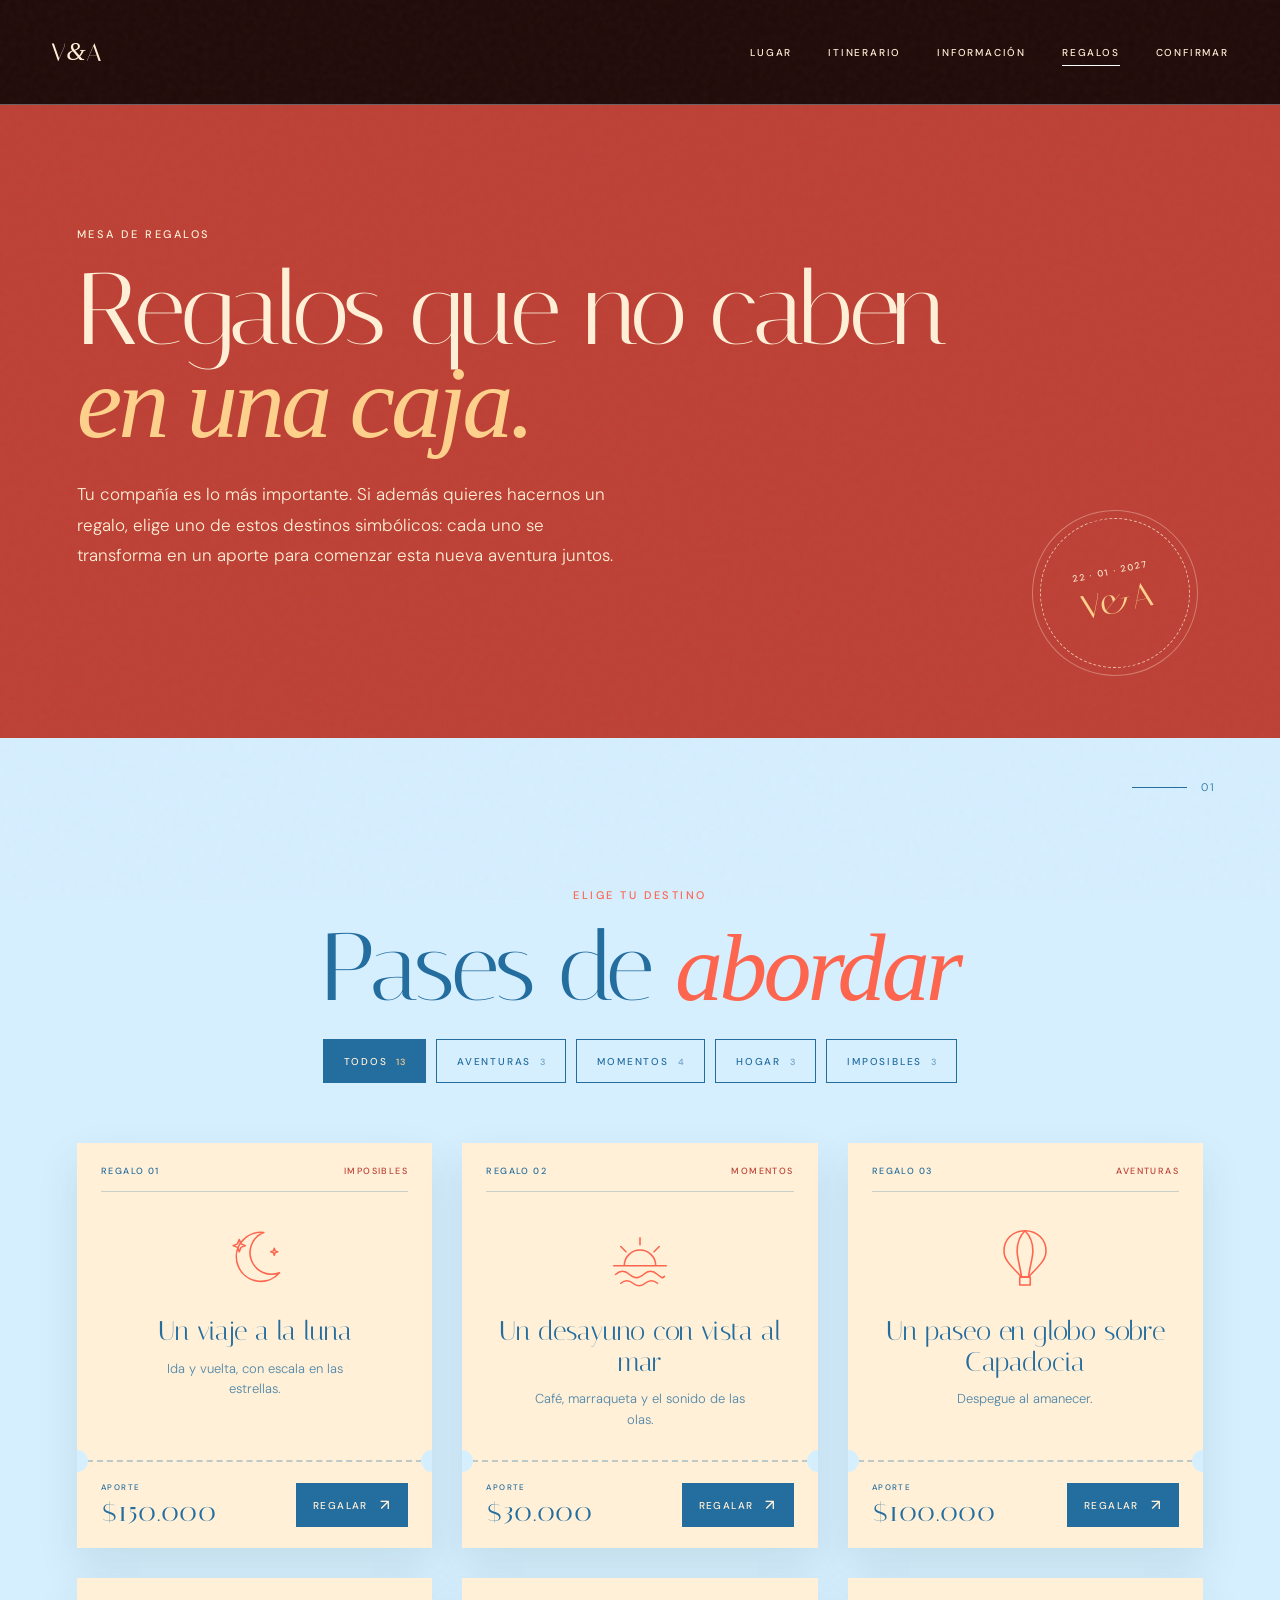
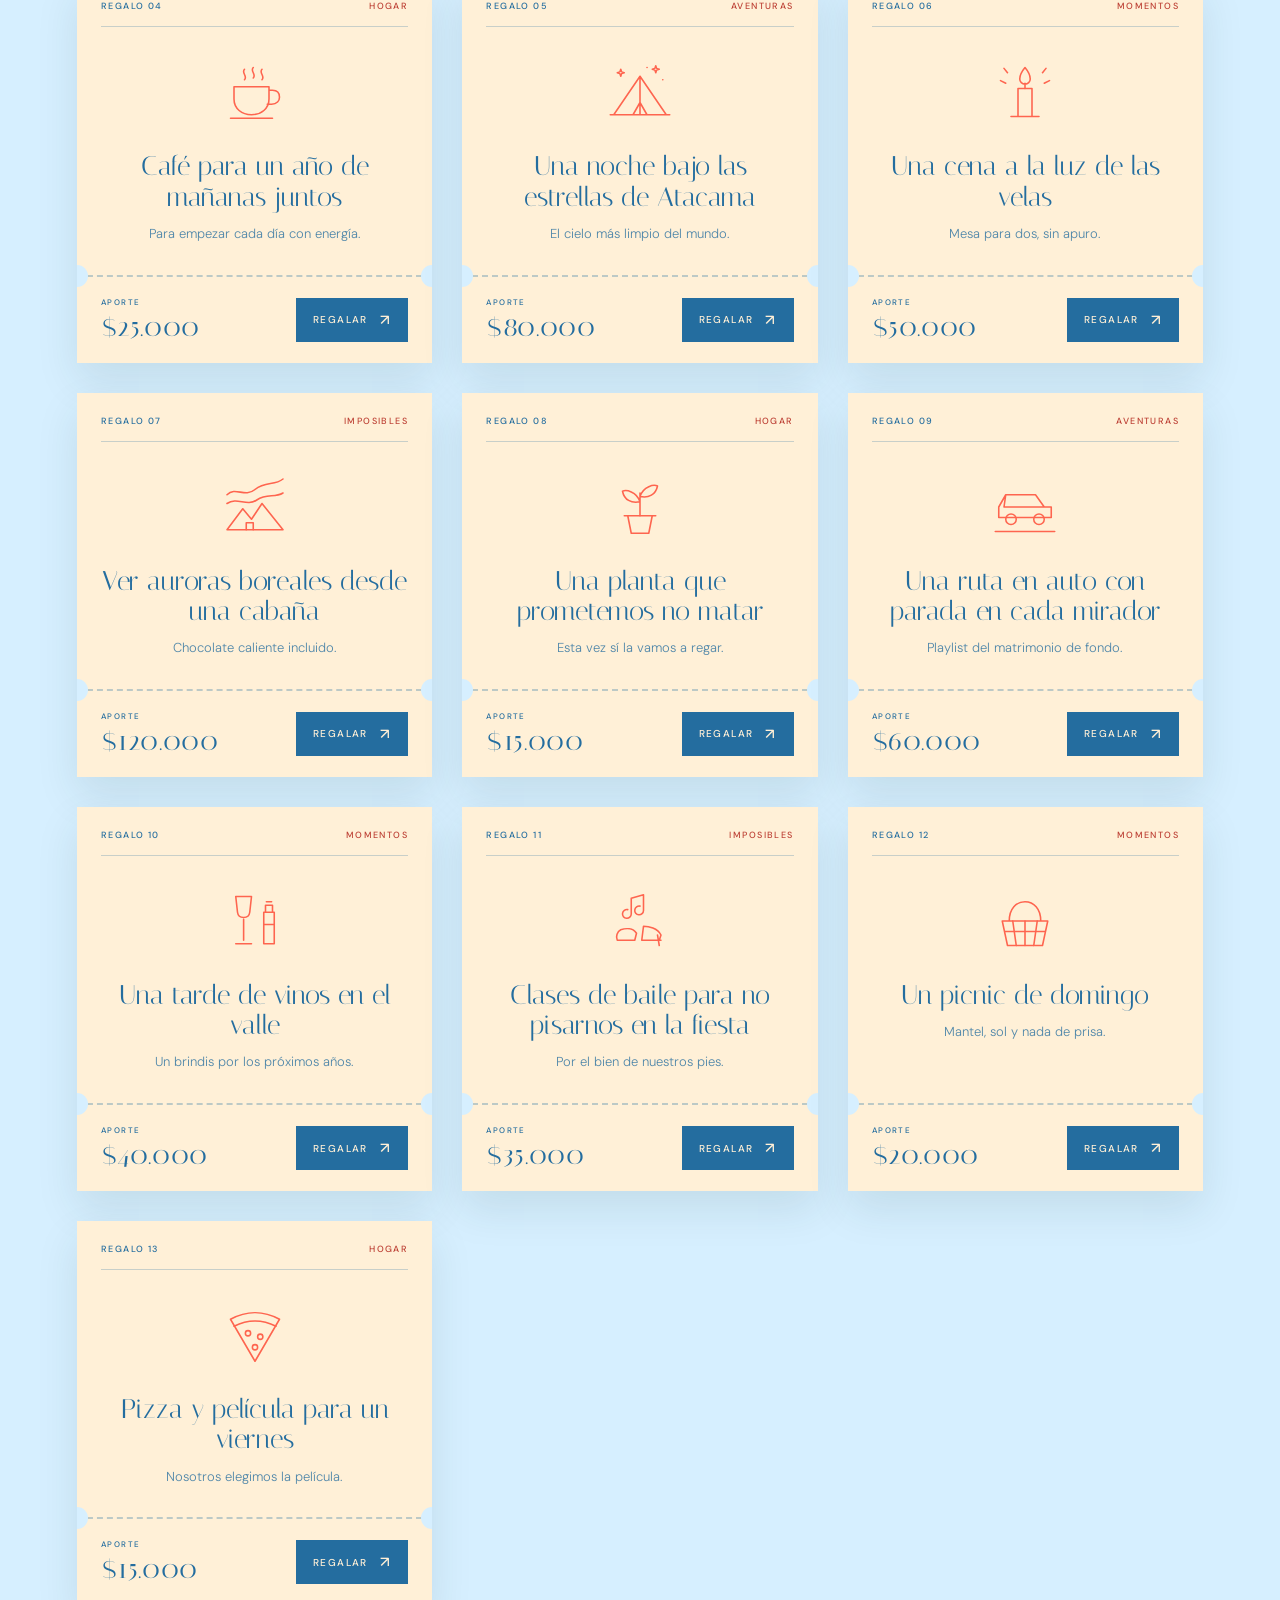
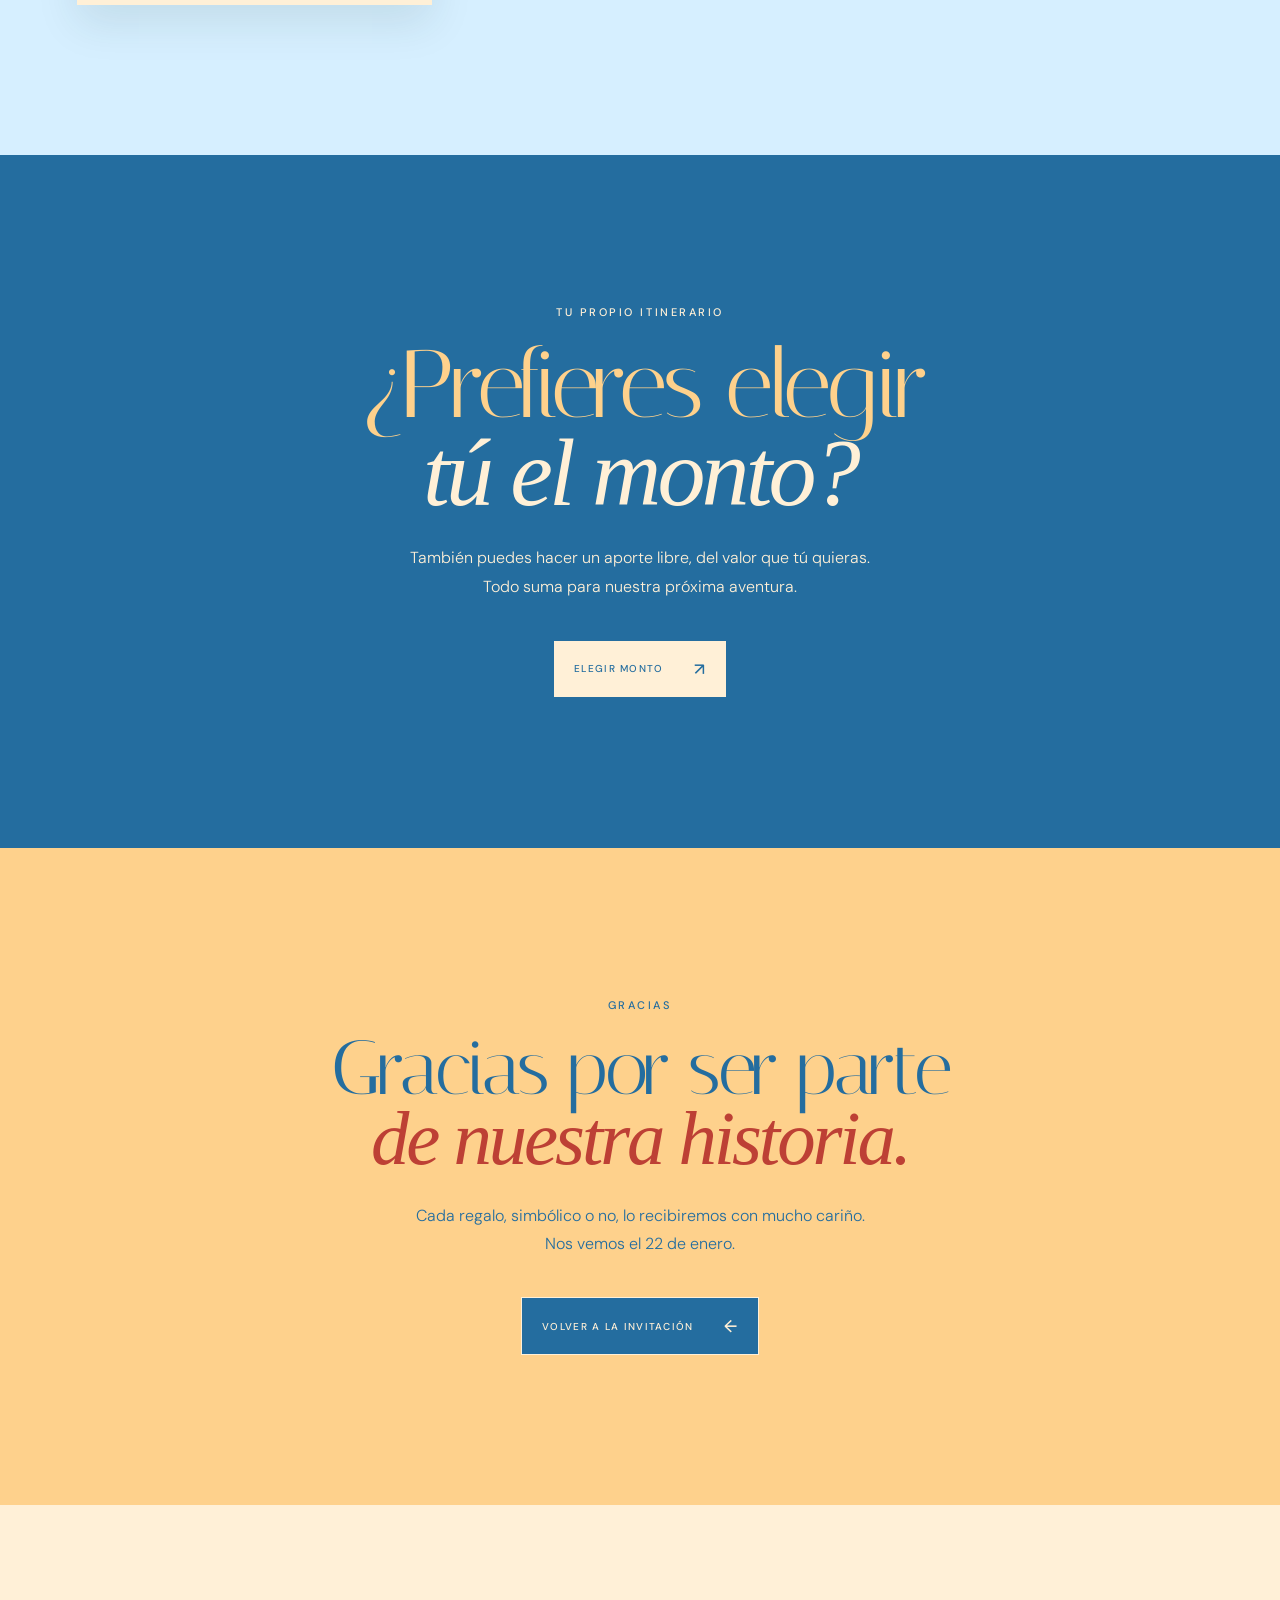
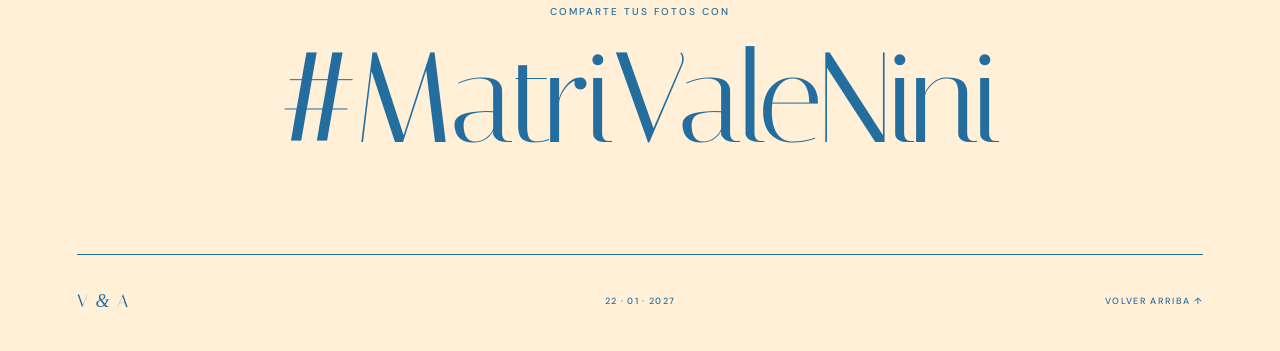
==== src/regalos.html @ ed12d0c8 ":gift: Add a gift registry page for the wedding trip Co-authored-by: Cursor <cursoragent@cursor.com>" ====
<!doctype html>
<html lang="es">
<head>
  <meta charset="UTF-8">
  <meta name="viewport" content="width=device-width, initial-scale=1.0">
  <meta name="theme-color" content="#173b32">
  <meta name="description" content="Mesa de regalos simbólicos para el matrimonio de Valeria y Antonio — 22 de enero de 2027.">
  <title>Mesa de regalos — Valeria & Antonio</title>
  <link rel="stylesheet" href="styles.css">
</head>
<body>
  <div class="noise" aria-hidden="true"></div>

  <header class="registry-hero" id="inicio">
    <nav class="nav" aria-label="Navegación principal">
      <a class="nav__monogram" href="index.html" aria-label="Volver a la invitación">V<span>&</span>A</a>
      <button class="nav__toggle" type="button" aria-expanded="false" aria-controls="nav-menu" aria-label="Abrir menú">
        <span class="nav__toggle-lines" aria-hidden="true"></span>
      </button>
      <div class="nav__links" id="nav-menu">
        <a href="index.html#detalles">Lugar</a>
        <a href="index.html#itinerario">Itinerario</a>
        <a href="index.html#informacion">Información</a>
        <a href="#regalos" aria-current="page">Regalos</a>
        <a href="index.html#confirmacion">Confirmar</a>
      </div>
    </nav>

    <div class="registry-hero__content reveal">
      <p class="eyebrow">Mesa de regalos</p>
      <h1>Regalos que no caben<br><em>en una caja.</em></h1>
      <p>Tu compañía es lo más importante. Si además quieres hacernos un regalo, elige uno de estos destinos simbólicos: cada uno se transforma en un aporte para comenzar esta nueva aventura juntos.</p>
    </div>
    <a class="registry-hero__stamp" href="#regalos" aria-label="Ver los regalos">
      <span>22 · 01 · 2027</span>
      <i>V&amp;A</i>
    </a>
  </header>

  <main>
    <section class="registry section" id="regalos">
      <div class="section__number">01</div>
      <div class="registry__heading reveal">
        <p class="eyebrow">Elige tu destino</p>
        <h2>Pases de <em>abordar</em></h2>
      </div>

      <div class="registry__toolbar" hidden>
        <div class="registry__filters" role="group" aria-label="Filtrar regalos por categoría">
          <button type="button" class="chip is-active" data-filter="todos" aria-pressed="true">Todos</button>
          <button type="button" class="chip" data-filter="Aventuras" aria-pressed="false">Aventuras</button>
          <button type="button" class="chip" data-filter="Momentos" aria-pressed="false">Momentos</button>
          <button type="button" class="chip" data-filter="Hogar" aria-pressed="false">Hogar</button>
          <button type="button" class="chip" data-filter="Imposibles" aria-pressed="false">Imposibles</button>
        </div>
      </div>
      <p class="visually-hidden" id="gift-status" role="status"></p>

      <ul class="registry__grid" id="gift-grid"></ul>
    </section>

    <section class="free-amount section">
      <div class="free-amount__content reveal">
        <p class="eyebrow">Tu propio itinerario</p>
        <h2>¿Prefieres elegir<br><em>tú el monto?</em></h2>
        <p>También puedes hacer un aporte libre, del valor que tú quieras. Todo suma para nuestra próxima aventura.</p>
        <a class="button button--light" href="https://fintoc.me/aaossa" target="_blank" rel="noopener">Elegir monto <span>↗</span></a>
      </div>
    </section>

    <section class="registry-thanks section">
      <div class="registry-thanks__content reveal">
        <p class="eyebrow">Gracias</p>
        <h2>Gracias por ser parte<br><em>de nuestra historia.</em></h2>
        <p>Cada regalo, simbólico o no, lo recibiremos con mucho cariño. Nos vemos el 22 de enero.</p>
        <a class="button button--dark" href="index.html">Volver a la invitación <span>←</span></a>
      </div>
    </section>
  </main>

  <footer class="footer">
    <p>Comparte tus fotos con</p>
    <a href="https://instagram.com" target="_blank" rel="noopener">#MatriValeNini</a>
    <div class="footer__bottom">
      <span>V <i>&</i> A</span>
      <span>22 · 01 · 2027</span>
      <a href="#inicio">Volver arriba ↑</a>
    </div>
  </footer>

  <script src="regalos.js"></script>
  <script src="script.js"></script>
</body>
</html>
---- src/styles.css ----
@import url("https://fonts.googleapis.com/css2?family=DM+Sans:wght@300;400;500;700&family=Italiana&display=swap");

:root {
  --ink: #246d9f;
  --cream: #fff0d7;
  --paper: #d6efff;
  --accent: #fed18c;
  --coral: #fe654f;
  --coral-dark: #bd4035;
  --line: rgba(23, 59, 50, .2);
  --serif: "Italiana", "Times New Roman", serif;
  --sans: "DM Sans", "Segoe UI", sans-serif;
}

* { box-sizing: border-box; }
html { scroll-behavior: smooth; }
body {
  margin: 0;
  color: var(--ink);
  background: var(--paper);
  font-family: var(--sans);
  font-weight: 300;
  overflow-x: hidden;
}
a { color: inherit; text-decoration: none; }
.noise {
  position: fixed;
  inset: 0;
  z-index: 100;
  pointer-events: none;
  opacity: .05;
  background-image: url("data:image/svg+xml,%3Csvg viewBox='0 0 160 160' xmlns='http://www.w3.org/2000/svg'%3E%3Cfilter id='n'%3E%3CfeTurbulence type='fractalNoise' baseFrequency='.9' numOctaves='4' stitchTiles='stitch'/%3E%3C/filter%3E%3Crect width='100%25' height='100%25' filter='url(%23n)' opacity='.7'/%3E%3C/svg%3E");
}
.eyebrow {
  margin: 0 0 22px;
  font-size: 11px;
  font-weight: 500;
  letter-spacing: .23em;
  text-transform: uppercase;
}
h1, h2, h3, p { margin-top: 0; }
h2 {
  margin-bottom: 28px;
  font-family: var(--serif);
  font-size: clamp(54px, 7.5vw, 112px);
  font-weight: 400;
  line-height: .91;
  letter-spacing: -.04em;
}
h2 em {
  font-family: Georgia, serif;
  font-weight: 400;
  font-style: italic;
}
.section {
  position: relative;
  padding: 150px max(6vw, 34px);
}
.section__number {
  position: absolute;
  top: 42px;
  right: 5vw;
  font-size: 11px;
  letter-spacing: .2em;
}
.section__number::before {
  content: "";
  display: inline-block;
  width: 55px;
  height: 1px;
  margin: 0 14px 3px 0;
  background: currentColor;
}

/* Hero */
.hero {
  position: relative;
  height: 100svh;
  min-height: 620px;
  color: white;
  background: #4d5545 url("assets/portada-2000.webp") center 42% / cover no-repeat;
  overflow: hidden;
}
.hero__veil {
  position: absolute;
  inset: 0;
  background:
    linear-gradient(180deg, rgba(10, 25, 21, .38), transparent 30%, rgba(10, 25, 21, .46)),
    linear-gradient(90deg, rgba(10, 25, 21, .15), transparent 65%);
}
.nav {
  position: absolute;
  z-index: 3;
  top: 0;
  left: 0;
  right: 0;
  display: flex;
  justify-content: space-between;
  align-items: center;
  padding: 30px 4vw;
  background-color: #000000d4;
  border-bottom: 1px solid rgba(255, 255, 255, .35);
}
.nav__monogram {
  display: inline-flex;
  min-height: 44px;
  align-items: center;
  font-family: var(--serif);
  font-size: 25px;
}
.nav__monogram span, .footer i { font-family: Georgia, serif; font-style: italic; }
.nav__links { display: flex; gap: 36px; }
.nav__links a {
  position: relative;
  font-size: 10px;
  font-weight: 500;
  letter-spacing: .18em;
  text-transform: uppercase;
}
.nav__links a::after {
  content: "";
  position: absolute;
  left: 0;
  right: 100%;
  bottom: -7px;
  height: 1px;
  background: white;
  transition: right .3s ease;
}
.nav__links a:hover::after { right: 0; }
.nav__toggle {
  display: none;
  align-items: center;
  justify-content: center;
  width: 44px;
  height: 44px;
  padding: 0;
  border: 0;
  background: transparent;
  color: inherit;
  cursor: pointer;
}
.nav__toggle-lines,
.nav__toggle-lines::before,
.nav__toggle-lines::after {
  display: block;
  width: 22px;
  height: 1px;
  background: currentColor;
  transition: transform .28s ease;
}
.nav__toggle-lines { position: relative; }
.nav__toggle-lines::before,
.nav__toggle-lines::after {
  content: "";
  position: absolute;
  left: 0;
}
.nav__toggle-lines::before { top: -7px; }
.nav__toggle-lines::after { top: 7px; }
.nav.is-open .nav__toggle-lines { background: transparent; }
.nav.is-open .nav__toggle-lines::before { top: 0; transform: rotate(45deg); }
.nav.is-open .nav__toggle-lines::after { top: 0; transform: rotate(-45deg); }
.nav__toggle:focus-visible {
  outline: 1px solid white;
  outline-offset: 3px;
}
.hero__content {
  position: absolute;
  z-index: 2;
  left: 6vw;
  right: 6vw;
  bottom: 82px;
  text-align: center;
}
.hero__content .eyebrow { margin-bottom: 16px; }
.hero__title {
  display: flex;
  justify-content: center;
  align-items: center;
  gap: clamp(10px, 2vw, 38px);
  margin: 0;
  font-family: var(--serif);
  font-size: clamp(78px, 13vw, 210px);
  font-weight: 400;
  line-height: .72;
  letter-spacing: -.055em;
  white-space: nowrap;
  text-shadow: 0 3px 30px rgba(0, 0, 0, .12);
}
.hero__title i {
  color: var(--accent);
  font-family: Georgia, serif;
  font-size: .63em;
  font-weight: 400;
}
.hero__meta {
  display: flex;
  justify-content: center;
  align-items: center;
  margin-bottom: 44px;
  font-family: var(--serif);
  font-size: clamp(18px, 2vw, 27px);
  letter-spacing: .2em;
  text-transform: uppercase;
}
.hero__line { width: 50px; height: 1px; background: rgba(255, 255, 255, .7); }
.scroll-cue {
  position: absolute;
  z-index: 2;
  right: 32px;
  bottom: 26px;
  display: grid;
  width: 44px;
  height: 44px;
  place-items: center;
}
.scroll-cue__mouse {
  position: relative;
  display: block;
  width: 24px;
  height: 38px;
  border: 1px solid rgba(255, 255, 255, .85);
  border-radius: 14px;
}
.scroll-cue__mouse i {
  position: absolute;
  top: 7px;
  left: 50%;
  width: 2px;
  height: 7px;
  background: white;
  border-radius: 2px;
  transform: translateX(-50%);
  animation: mouse-wheel 1.7s ease-in-out infinite;
}
@keyframes mouse-wheel {
  0% { opacity: 0; transform: translate(-50%, -2px); }
  35% { opacity: 1; }
  100% { opacity: 0; transform: translate(-50%, 10px); }
}

/* Intro */
.intro {
  min-height: 1100px;
  background: var(--paper);
}
.intro__content {
  position: relative;
  z-index: 2;
  max-width: 760px;
  margin: 0 auto;
  text-align: center;
}
.intro__content h2 em { color: var(--coral); }
.intro__copy {
  max-width: 590px;
  margin: 0 auto 55px;
  font-size: 17px;
  line-height: 1.8;
}
.date-lockup {
  display: inline-flex;
  align-items: center;
  gap: 17px;
  padding-top: 28px;
  border-top: 1px solid var(--ink);
  font-size: 15px;
  text-align: left;
}
.date-lockup__day {
  font-family: var(--serif);
  font-size: 72px;
}
.date-lockup__text, .date-lockup__time {
  font-weight: 500;
  line-height: 1.35;
  letter-spacing: .13em;
  text-transform: uppercase;
}
.date-lockup__divider { width: 1px; height: 40px; background: var(--line); }
.date-lockup__time small { font-size: 8px; }
.journey-gallery {
  position: relative;
  z-index: 2;
  display: grid;
  grid-template-columns: repeat(3, minmax(0, 245px));
  justify-content: center;
  column-gap: clamp(28px, 6vw, 88px);
  align-items: center;
  max-width: 1100px;
  margin: 105px auto 0;
}
.journey-photo {
  position: relative;
  display: block;
  width: 100%;
  max-width: 245px;
  margin: 0;
  padding: 9px 9px 15px;
  border: 0;
  color: inherit;
  background: white;
  box-shadow: 0 18px 40px rgba(23, 59, 50, .12);
  font: inherit;
  text-align: left;
  min-width: 0;
  cursor: pointer;
  appearance: none;
  user-select: none;
  -webkit-tap-highlight-color: transparent;
}
.journey-photo.is-lifted { visibility: hidden; }
.journey-photo:focus-visible {
  outline: 2px solid var(--coral);
  outline-offset: 5px;
}
.journey-photo--one { transform: rotate(-4deg); }
.journey-photo--two { transform: translateY(38px) rotate(2deg); }
.journey-photo--three { transform: translateY(-8px) rotate(4deg); }
.journey-photo__image {
  display: block;
  aspect-ratio: 4 / 5;
  overflow: hidden;
  filter: saturate(.72);
}
.journey-photo__image img {
  display: block;
  width: 100%;
  height: 100%;
  object-fit: cover;
}
.journey-photo__caption {
  display: flex;
  justify-content: space-between;
  margin: 0;
  padding: 12px 4px 0;
  font-family: Georgia, serif;
  font-size: 14px;
  font-style: italic;
}
.journey-photo__caption span {
  font-family: var(--sans);
  font-size: 8px;
  font-style: normal;
  letter-spacing: .14em;
}

/* Countdown */
.countdown {
  padding: 65px 6vw 75px;
  color: var(--cream);
  background: var(--ink);
  text-align: center;
}
.countdown__grid {
  display: flex;
  justify-content: center;
  gap: clamp(25px, 8vw, 120px);
}
.countdown__grid div { position: relative; min-width: 95px; }
.countdown__grid div:not(:last-child)::after {
  content: "·";
  position: absolute;
  top: 3px;
  right: clamp(-60px, -4vw, -20px);
  color: var(--accent);
  font-size: 36px;
}
.countdown strong {
  display: block;
  font-family: var(--serif);
  font-size: clamp(48px, 6vw, 82px);
  font-weight: 400;
  line-height: 1;
}
.countdown span {
  font-size: 9px;
  letter-spacing: .2em;
  text-transform: uppercase;
}

/* Venue */
.details { padding-bottom: 200px; background: var(--cream); }
.details__heading { max-width: 810px; margin-bottom: 80px; }
.details__heading h2 em { color: var(--coral); }
.details__card {
  position: relative;
  z-index: 2;
  display: grid;
  grid-template-columns: 1.25fr .75fr;
  max-width: 1180px;
  min-height: 470px;
  margin: auto;
  background: var(--paper);
  box-shadow: 0 25px 70px rgba(23, 59, 50, .1);
}
.details__map {
  min-height: 470px;
  overflow: hidden;
}
.details__map iframe {
  display: block;
  width: 100%;
  height: 100%;
  min-height: 470px;
  border: 0;
}
.details__info {
  display: flex;
  flex-direction: column;
  justify-content: center;
  gap: 30px;
  padding: 48px 42px;
}
.venue-detail {
  display: grid;
  grid-template-columns: 20px 1fr;
  gap: 16px;
  align-items: start;
}
.venue-detail > svg {
  width: 18px;
  margin-top: 1px;
  fill: none;
  stroke: currentColor;
  stroke-width: 1.5;
  stroke-linecap: round;
  stroke-linejoin: round;
  opacity: .55;
}
.venue-detail h3 {
  margin: 0 0 8px;
  font-family: var(--sans);
  font-size: 10px;
  font-weight: bold;
  letter-spacing: .22em;
  text-transform: uppercase;
}
.venue-detail p {
  margin: 0;
  font-size: 13px;
  line-height: 1.65;
}
.button {
  display: inline-flex;
  width: max-content;
  align-items: center;
  justify-content: space-between;
  gap: 30px;
  padding: 17px 20px;
  border: 1px solid currentColor;
  font-size: 10px;
  font-weight: 500;
  letter-spacing: .13em;
  text-transform: uppercase;
  transition: .3s ease;
}
.button span { font-size: 17px; }
.button--dark { color: var(--cream); background: var(--ink); }
.button--dark:hover { color: var(--ink); background: transparent; }
.details__info .button { gap: 11px; margin-top: 2px; }
.details__info .button svg {
  width: 14px;
  fill: none;
  stroke: currentColor;
  stroke-width: 1.7;
  stroke-linecap: round;
  stroke-linejoin: round;
}

/* Timeline */
.schedule { color: var(--cream); background: var(--ink); }
.section__number--light { color: var(--cream); }
.schedule__heading { text-align: center; }
.schedule__heading h2 { color: var(--accent); }
.timeline { position: relative; max-width: 820px; margin: 85px auto 0; padding: 0; list-style: none; }
.timeline::before {
  content: "";
  position: absolute;
  top: 30px;
  bottom: 42px;
  left: 50%;
  width: 2px;
  background: var(--cream);
  transform: translateX(-50%);
}
.timeline li {
  display: grid;
  grid-template-columns: 1fr 72px 1fr;
  align-items: center;
  min-height: 190px;
}
.timeline__content {
  grid-column: 1;
  padding: 0 28px 0 0;
  text-align: right;
}
.timeline li:nth-child(even) .timeline__content {
  grid-column: 3;
  padding: 0 0 0 28px;
  text-align: left;
}
.timeline time {
  display: block;
  margin-bottom: 7px;
  color: var(--accent);
  font-family: var(--serif);
  font-size: 27px;
  font-weight: bold;
  letter-spacing: .12em;
}
.timeline__dot {
  position: relative;
  z-index: 1;
  grid-column: 2;
  grid-row: 1;
  width: 24px;
  height: 24px;
  margin: 0 auto;
  background: var(--ink);
  border: 2px solid var(--cream);
  border-radius: 50%;
}
.timeline__dot::before,
.timeline__dot::after {
  content: "";
  position: absolute;
  top: 8px;
  width: 7px;
  height: 11px;
  background: var(--cream);
  border-radius: 7px 7px 0 0;
}
.timeline__dot::before { left: 5px; transform: rotate(-45deg); transform-origin: 0 100%; }
.timeline__dot::after { right: 5px; transform: rotate(45deg); transform-origin: 100% 100%; }
.timeline__icon {
  grid-column: 3;
  grid-row: 1;
  width: 95px;
  margin-left: 48px;
  color: var(--cream);
}
.timeline li:nth-child(even) .timeline__icon {
  grid-column: 1;
  justify-self: end;
  margin: 0 48px 0 0;
}
.timeline__icon svg {
  display: block;
  width: 100%;
  fill: none;
  stroke: currentColor;
  stroke-width: 1.8;
  stroke-linecap: round;
  stroke-linejoin: round;
}
.timeline h3 {
  margin: 0 0 8px;
  font-family: var(--serif);
  font-size: 31px;
  font-weight: bold;
  letter-spacing: .05em;
  text-transform: uppercase;
}
.timeline p { margin-bottom: 0; color: rgba(255,240,215,.72); font-size: 12px; line-height: 1.55; }

/* Music */
.music {
  display: grid;
  grid-template-columns: 1fr 1fr;
  align-items: center;
  gap: 9vw;
  min-height: 740px;
  color: var(--ink);
  background: var(--accent);
}
.music__vinyl-wrap {
  position: relative;
  aspect-ratio: 1;
  max-width: 510px;
}
.music__vinyl {
  position: absolute;
  inset: 0;
  border-radius: 50%;
  background: repeating-radial-gradient(circle, #17211d 0 3px, #0e1713 4px 7px);
  box-shadow: 18px 25px 45px rgba(23,59,50,.24);
  animation: spin 8s linear infinite;
  animation-play-state: paused;
}
.music.is-playing .music__vinyl { animation-play-state: running; }
.music__vinyl::after {
  content: "";
  position: absolute;
  inset: 49%;
  background: var(--paper);
  border-radius: 50%;
}
.music__vinyl div {
  position: absolute;
  inset: 31%;
  display: grid;
  place-items: center;
  background: var(--coral);
  border-radius: 50%;
  font-family: var(--serif);
  font-size: clamp(22px, 3vw, 40px);
}
.music__vinyl i { font-family: Georgia, serif; }
.music__arm {
  position: absolute;
  z-index: 3;
  top: 2%;
  right: 1%;
  width: 16%;
  aspect-ratio: 1;
  background: #d7d2c7;
  border: 7px solid #252d29;
  border-radius: 50%;
  box-shadow: 0 6px 14px rgba(23,59,50,.25);
}
.music__arm::before {
  content: "";
  position: absolute;
  top: 60%;
  left: 45%;
  width: 9px;
  height: 65%;
  background: #d7d2c7;
  border: 2px solid #252d29;
  transform: rotate(22deg);
  transform-origin: top center;
}
.music__arm i {
  position: absolute;
  top: 109%;
  left: 62%;
  width: 18px;
  height: 35px;
  background: var(--coral);
  border: 2px solid #252d29;
  transform: rotate(22deg);
}
.music__note {
  position: absolute;
  color: var(--ink);
  font-family: Georgia, serif;
  font-size: 29px;
  opacity: 0;
}
.music__note--one { top: 12%; left: -3%; }
.music__note--two { top: -3%; left: 12%; font-size: 22px; }
.music.is-playing .music__note { animation: float-note 2.7s ease-in-out infinite; }
.music.is-playing .music__note--two { animation-delay: .8s; }
@keyframes spin { to { transform: rotate(360deg); } }
@keyframes float-note {
  0% { opacity: 0; transform: translateY(18px) rotate(-8deg); }
  35%, 70% { opacity: .8; }
  100% { opacity: 0; transform: translateY(-22px) rotate(8deg); }
}
.music__content { max-width: 590px; }
.music__content h2 { font-size: clamp(52px, 6vw, 92px); }
.music__content p:not(.eyebrow) { max-width: 480px; margin-bottom: 35px; line-height: 1.8; }
.button--accent { background: transparent; }
.button--accent:hover { color: var(--accent); background: var(--ink); }

/* Information */
.info { min-height: 810px; background: var(--paper); }
.info__heading { text-align: center; }
.info__heading .eyebrow { color: var(--coral); }
.info__heading h2 { color: var(--ink); }
.info__grid {
  position: relative;
  z-index: 2;
  display: grid;
  grid-template-columns: repeat(3, 1fr);
  gap: 14px;
  max-width: 1100px;
  margin: 75px auto 0;
}
.info-card {
  position: relative;
  min-height: 290px;
  padding: 34px;
  color: var(--cream);
  background: var(--ink);
  border: 1px solid var(--cream);
  text-align: center;
}
.info-card > span { position: absolute; top: 18px; left: 20px; font-size: 9px; letter-spacing: .15em; }
.info-card__icon {
  display: block;
  width: 62px;
  height: 62px;
  margin: 18px auto 28px;
  fill: none;
  stroke: var(--coral);
  stroke-width: 1.8;
  stroke-linecap: round;
  stroke-linejoin: round;
}
.info-card h3 { font-family: var(--serif); font-size: 26px; font-weight: 400; }
.info-card p { margin: auto; max-width: 240px; font-size: 13px; line-height: 1.65; }

/* Gifts */
.gifts {
  display: grid;
  grid-template-columns: .75fr 1.25fr;
  gap: 7vw;
  color: var(--cream);
  background: var(--coral-dark);
}
.gifts__content { align-self: center; }
.gifts__content h2 { font-size: clamp(48px, 5vw, 78px); }
.gifts__content p:not(.eyebrow) { max-width: 430px; line-height: 1.8; }
.gift-options { display: grid; grid-template-columns: repeat(3, 1fr); }
.gift-card {
  position: relative;
  display: flex;
  min-height: 430px;
  flex-direction: column;
  justify-content: flex-end;
  padding: 28px 22px;
  border: 1px solid rgba(241,234,220,.55);
  transition: .35s ease;
}
.gift-card + .gift-card { border-left: 0; }
.gift-card__icon { position: absolute; top: 55px; left: 50%; font-family: var(--serif); font-size: 55px; transform: translateX(-50%); }
.gift-card small { margin-bottom: 10px; font-size: 8px; letter-spacing: .16em; text-transform: uppercase; }
.gift-card h3 { margin: 0; font-family: var(--serif); font-size: 24px; font-weight: 400; line-height: 1.2; }
.gift-card__arrow { position: absolute; right: 20px; bottom: 25px; font-size: 18px; }
.gifts__content .button { margin-top: 12px; }
.button--cream { color: var(--cream); background: transparent; }
.button--cream:hover { color: var(--coral-dark); background: var(--cream); }

/* Gift registry */
.registry-hero {
  position: relative;
  display: flex;
  min-height: 82svh;
  align-items: center;
  padding: 170px max(6vw, 34px) 110px;
  color: var(--cream);
  background: var(--coral-dark);
  overflow: hidden;
}
.registry-hero__content { position: relative; z-index: 2; max-width: 1040px; }
.registry-hero h1 {
  margin-bottom: 30px;
  font-family: var(--serif);
  font-size: clamp(56px, 8vw, 124px);
  font-weight: 400;
  line-height: .91;
  letter-spacing: -.04em;
}
.registry-hero h1 em { color: var(--accent); font-family: Georgia, serif; font-style: italic; }
.registry-hero__content > p:not(.eyebrow) { max-width: 540px; margin-bottom: 0; font-size: 17px; line-height: 1.8; }
.registry-hero__stamp {
  position: absolute;
  right: 7vw;
  bottom: 70px;
  display: grid;
  width: 150px;
  height: 150px;
  place-content: center;
  gap: 4px;
  border: 1px dashed rgba(255, 240, 215, .7);
  border-radius: 50%;
  outline: 1px solid rgba(255, 240, 215, .35);
  outline-offset: 7px;
  text-align: center;
  transform: rotate(-12deg);
  transition: transform .4s ease;
}
.registry-hero__stamp:hover { transform: rotate(-4deg) scale(1.04); }
.registry-hero__stamp span { font-size: 9px; font-weight: 500; letter-spacing: .2em; }
.registry-hero__stamp i { color: var(--accent); font-family: var(--serif); font-size: 34px; font-style: normal; }
.nav__links a[aria-current="page"]::after { right: 0; }

.registry { background: var(--paper); }
.registry__heading { text-align: center; }
.registry__heading .eyebrow { color: var(--coral); }
.registry__heading h2 em { color: var(--coral); }
.registry__toolbar { margin: 10px auto 60px; }
.registry__toolbar[hidden] { display: none; }
.registry__filters {
  display: flex;
  flex-wrap: wrap;
  justify-content: center;
  gap: 10px;
}
.visually-hidden {
  position: absolute;
  width: 1px;
  height: 1px;
  margin: -1px;
  overflow: hidden;
  clip: rect(0 0 0 0);
  white-space: nowrap;
}
.chip {
  min-height: 44px;
  padding: 0 20px;
  border: 1px solid var(--ink);
  color: var(--ink);
  background: transparent;
  font: inherit;
  font-size: 10px;
  font-weight: 500;
  letter-spacing: .18em;
  text-transform: uppercase;
  cursor: pointer;
  transition: .3s ease;
  -webkit-tap-highlight-color: transparent;
}
.chip__count {
  margin-left: 4px;
  font-size: .9em;
  letter-spacing: .04em;
  opacity: .6;
}
.chip.is-active { color: var(--cream); background: var(--ink); }
.chip.is-active .chip__count { color: var(--accent); opacity: 1; }
.chip:focus-visible { outline: 2px solid var(--coral); outline-offset: 3px; }
.registry__grid {
  display: grid;
  grid-template-columns: repeat(auto-fill, minmax(260px, 1fr));
  gap: 30px;
  max-width: 1180px;
  margin: 0 auto;
  padding: 0;
  list-style: none;
}
.ticket {
  display: flex;
  flex-direction: column;
  overflow: hidden;
  background: var(--cream);
  box-shadow: 0 18px 40px rgba(23, 59, 50, .1);
}
.ticket.reveal { transition: opacity .8s ease, transform .5s cubic-bezier(.2, .7, .2, 1), box-shadow .5s ease; }
.ticket[hidden] { display: none; }
.ticket.is-visible.is-entering { animation: ticket-in .45s cubic-bezier(.2, .7, .2, 1) backwards; }
@keyframes ticket-in {
  from { opacity: 0; transform: translateY(14px); }
}
.ticket__main {
  display: flex;
  flex: 1;
  flex-direction: column;
  padding: 22px 24px 30px;
}
.ticket__meta {
  display: flex;
  justify-content: space-between;
  gap: 12px;
  padding-bottom: 14px;
  border-bottom: 1px solid rgba(36, 109, 159, .25);
  font-size: 9px;
  font-weight: 500;
  letter-spacing: .16em;
  text-transform: uppercase;
}
.ticket__meta span:last-child { color: var(--coral-dark); }
.ticket__icon {
  display: block;
  width: 70px;
  height: 70px;
  margin: 30px auto 24px;
  fill: none;
  stroke: var(--coral);
  stroke-width: 1.8;
  stroke-linecap: round;
  stroke-linejoin: round;
  transition: transform .5s cubic-bezier(.2, .7, .2, 1);
}
.ticket h3 {
  margin-bottom: 12px;
  font-family: var(--serif);
  font-size: 27px;
  font-weight: 400;
  line-height: 1.12;
  text-align: center;
}
.ticket__main p { margin: 0 auto; max-width: 230px; font-size: 13px; line-height: 1.6; text-align: center; opacity: .8; }
.ticket__stub {
  position: relative;
  display: flex;
  justify-content: space-between;
  align-items: center;
  gap: 16px;
  padding: 20px 24px;
  border-top: 2px dashed rgba(36, 109, 159, .3);
  transition: background .35s ease;
}
.ticket__stub::before,
.ticket__stub::after {
  content: "";
  position: absolute;
  top: -12px;
  width: 22px;
  height: 22px;
  background: var(--paper);
  border-radius: 50%;
}
.ticket__stub::before { left: -11px; }
.ticket__stub::after { right: -11px; }
.ticket__amount small {
  display: block;
  margin-bottom: 3px;
  font-size: 8px;
  font-weight: 500;
  letter-spacing: .18em;
  text-transform: uppercase;
}
.ticket__amount strong { font-family: var(--serif); font-size: 28px; font-weight: 400; letter-spacing: .02em; }
.ticket__button {
  display: inline-flex;
  min-height: 44px;
  align-items: center;
  gap: 12px;
  padding: 0 16px;
  border: 1px solid var(--ink);
  color: var(--cream);
  background: var(--ink);
  font-size: 10px;
  font-weight: 500;
  letter-spacing: .14em;
  text-transform: uppercase;
  transition: .3s ease;
}
.ticket__button span { font-size: 15px; }
.ticket__button:focus-visible { outline: 2px solid var(--coral); outline-offset: 3px; }

.free-amount { color: var(--cream); background: var(--ink); text-align: center; }
.free-amount__content { max-width: 720px; margin: 0 auto; }
.free-amount h2 { color: var(--accent); }
.free-amount h2 em { color: var(--cream); }
.free-amount__content > p:not(.eyebrow) { max-width: 470px; margin: 0 auto 38px; line-height: 1.8; }
.free-amount .button { margin: 0 auto; }

.registry-thanks { background: var(--accent); text-align: center; }
.registry-thanks__content { max-width: 760px; margin: 0 auto; }
.registry-thanks h2 { font-size: clamp(48px, 6vw, 92px); }
.registry-thanks h2 em { color: var(--coral-dark); }
.registry-thanks__content > p:not(.eyebrow) { max-width: 470px; margin: 0 auto 38px; line-height: 1.8; }
.registry-thanks .button { margin: 0 auto; }

/* RSVP — sin padding de .section para foto y panel a borde */
.rsvp.section { padding: 0; }
.rsvp { display: grid; grid-template-columns: 1.25fr .75fr; min-height: 750px; }
.rsvp__photo {
  display: block;
  min-height: 680px;
  overflow: hidden;
  background: #4d5545;
}
.rsvp__photo img {
  display: block;
  width: 100%;
  height: 100%;
  min-height: inherit;
  object-fit: cover;
  object-position: center 58%;
  filter: saturate(.72);
}
.rsvp__panel {
  display: flex;
  flex-direction: column;
  justify-content: center;
  padding: 7vw;
  color: var(--cream);
  background: var(--ink);
}
.rsvp__panel h2 { color: var(--accent); font-size: clamp(60px, 7vw, 100px); }
.rsvp__panel > p:not(.eyebrow) { max-width: 420px; margin-bottom: 35px; line-height: 1.7; }
.button--light { color: var(--ink); background: var(--cream); }
.button--light:hover { color: var(--cream); background: transparent; }

/* Footer */
.footer { padding: 100px 6vw 28px; color: var(--ink); background: var(--cream); text-align: center; }
.footer > p { margin-bottom: 5px; font-size: 10px; font-weight: 500; letter-spacing: .2em; text-transform: uppercase; }
.footer > a { font-family: var(--serif); font-size: clamp(55px, 10vw, 150px); letter-spacing: -.04em; }
.footer__bottom {
  display: grid;
  grid-template-columns: 1fr 1fr 1fr;
  align-items: center;
  margin-top: 80px;
  padding-top: 24px;
  border-top: 1px solid var(--ink);
  font-size: 9px;
  font-weight: 500;
  letter-spacing: .15em;
  text-transform: uppercase;
}
.footer__bottom span:first-child { justify-self: start; font-family: var(--serif); font-size: 18px; text-transform: none; }
.footer__bottom a {
  display: inline-flex;
  min-height: 44px;
  align-items: center;
  justify-self: end;
}

/* Motion */
.reveal {
  opacity: 0;
  transform: translateY(28px);
  transition: opacity .8s ease, transform .8s cubic-bezier(.2,.7,.2,1);
}
.reveal.is-visible { opacity: 1; transform: translateY(0); }
.reveal-photo {
  opacity: 0;
  transition: opacity .9s ease, transform 1s cubic-bezier(.2,.7,.2,1);
}
.reveal-photo.is-visible { opacity: 1; }

@media (max-width: 900px) {
  .section { padding: 110px 7vw; }
  .hero__title { flex-direction: column; gap: 14px; font-size: clamp(82px, 20vw, 145px); line-height: .62; }
  .hero__title i { position: absolute; font-size: .4em; }
  .hero__meta { margin: 18px 0 30px; }
  .intro__content { padding: 0 50px; }
  .details__card { grid-template-columns: 1fr; max-width: 680px; }
  .details__info { padding: 45px; }
  .details__map { min-height: 400px; }
  .details__map iframe { min-height: 400px; }
  .music { grid-template-columns: .85fr 1.15fr; gap: 6vw; }
  .gifts { grid-template-columns: 1fr; }
  .gifts__content { max-width: 620px; }
  .gift-card { min-height: 340px; }
  .rsvp { grid-template-columns: 1fr 1fr; }
  .registry-hero { min-height: 0; padding-bottom: 220px; }
  .registry-hero__stamp { bottom: 50px; width: 120px; height: 120px; }
  .registry-hero__stamp i { font-size: 28px; }
}

@media (max-width: 640px) {
  .nav { padding: 14px 20px; }
  .nav__links { flex-direction: column; gap: 0; }
  .nav__links a {
    padding: 15px 0;
    border-bottom: 1px solid rgba(255, 255, 255, .14);
    font-size: 12px;
    letter-spacing: .22em;
  }
  .nav__links a:last-child { border-bottom: 0; color: var(--accent); }
  .nav__links a::after { display: none; }
  html:not(.js) .nav { flex-wrap: wrap; }
  html:not(.js) .nav__links { flex-basis: 100%; padding-top: 8px; }
  html.js .nav__toggle { display: flex; }
  html.js .nav__links {
    position: absolute;
    top: 100%;
    left: 0;
    right: 0;
    padding: 4px 28px 14px;
    background: rgba(0, 0, 0, .9);
    border-bottom: 1px solid rgba(255, 255, 255, .35);
    opacity: 0;
    visibility: hidden;
    transform: translateY(-8px);
    pointer-events: none;
    transition: opacity .25s ease, transform .25s ease, visibility .25s;
  }
  html.js .nav.is-open .nav__links {
    opacity: 1;
    visibility: visible;
    transform: none;
    pointer-events: auto;
  }
  .hero {
    min-height: 0;
    background-image: url("assets/portada-900.webp");
  }
  .hero__content { left: 14px; right: 14px; }
  .hero__title { font-size: clamp(70px, 25vw, 110px); }
  .hero__meta { gap: 10px; font-size: 11px; letter-spacing: .15em; }
  .hero__line { width: 22px; }
  h2 { font-size: clamp(48px, 17vw, 78px); }
  .section { padding: 100px 24px; }
  .section__number { top: 28px; }
  .intro { min-height: 850px; }
  .intro__content { padding: 0; }
  .intro__copy { font-size: 15px; }
  .journey-gallery {
    grid-template-columns: repeat(3, 1fr);
    gap: 11px;
    margin-top: 70px;
  }
  .journey-photo { padding: 5px 5px 9px; }
  .journey-photo--one { transform: rotate(-3deg); }
  .journey-photo--two { transform: translateY(20px) rotate(2deg); }
  .journey-photo--three { transform: translateY(-4px) rotate(3deg); }
  .journey-photo__image { background-size: cover; }
  .journey-photo__caption {
    display: block;
    min-height: 34px;
    padding-top: 7px;
    font-size: 10px;
    line-height: 1.2;
  }
  .journey-photo__caption span { display: block; margin-bottom: 3px; font-size: 6px; }
  .date-lockup__day { font-size: 55px; }
  .countdown { padding-inline: 16px; }
  .countdown__grid { gap: 7px; }
  .countdown__grid div { min-width: 70px; }
  .countdown strong { font-size: 42px; }
  .countdown span { font-size: 7px; letter-spacing: .1em; }
  .countdown__grid div:not(:last-child)::after { display: none; }
  .details { padding-bottom: 100px; }
  .details__heading { margin-bottom: 45px; }
  .details__map { display: none; }
  .details__info { gap: 27px; padding: 36px 28px; }
  .venue-detail { gap: 13px; }
  .schedule__heading { margin-top: 30px; }
  .timeline { margin-top: 55px; }
  .timeline::before { left: 20px; transform: none; }
  .timeline li {
    grid-template-columns: 40px minmax(0, 1fr) 48px;
    min-height: 140px;
  }
  .timeline__content,
  .timeline li:nth-child(even) .timeline__content {
    grid-column: 2;
    grid-row: 1;
    padding: 0 12px 0 0;
    text-align: left;
  }
  .timeline time { font-size: 16px; letter-spacing: .07em; }
  .timeline h3 { font-size: 20px; }
  .timeline p { display: block; font-size: 11px; line-height: 1.45; }
  .timeline__dot {
    grid-column: 1;
    grid-row: 1;
    width: 20px;
    height: 20px;
  }
  .timeline__dot::before, .timeline__dot::after { top: 6px; }
  .timeline__dot::before { left: 3px; }
  .timeline__dot::after { right: 3px; }
  .timeline__icon,
  .timeline li:nth-child(even) .timeline__icon {
    grid-column: 3;
    grid-row: 1;
    width: 44px;
    margin: 0;
    justify-self: end;
  }
  .music { display: flex; min-height: auto; flex-direction: column; gap: 65px; }
  .music__vinyl-wrap { width: 80vw; order: 2; }
  .music__content { order: 1; }
  .info__grid { grid-template-columns: 1fr; }
  .gift-options { grid-template-columns: 1fr; }
  .gift-card { min-height: 260px; }
  .gift-card + .gift-card { border-top: 0; border-left: 1px solid rgba(241,234,220,.55); }
  .rsvp { grid-template-columns: 1fr; }
  .rsvp__photo { min-height: 55vh; }
  .rsvp__panel { min-height: 560px; padding: 70px 28px; }
  .footer { padding-top: 70px; }
  .footer__bottom { grid-template-columns: 1fr 1fr; gap: 20px; margin-top: 55px; }
  .footer__bottom span:nth-child(2) { display: none; }
  .registry-hero { padding: 130px 24px 190px; }
  .registry-hero h1 { font-size: clamp(48px, 15vw, 78px); }
  .registry-hero__content > p:not(.eyebrow) { font-size: 15px; }
  .registry-hero__stamp { right: 24px; bottom: 44px; width: 104px; height: 104px; }
  .registry-hero__stamp span { font-size: 7px; }
  .registry-hero__stamp i { font-size: 24px; }
  h1, h2 { text-wrap: balance; }
  .free-amount h2 { font-size: 48px; }
  .registry__toolbar {
    position: sticky;
    top: -1px;
    z-index: 5;
    margin: 0 -24px 26px;
    padding: 11px 0 10px;
    background: var(--paper);
    transition: box-shadow .3s ease;
  }
  .registry__toolbar.is-stuck { box-shadow: 0 12px 24px -10px rgba(23, 59, 50, .22); }
  .registry__filters {
    flex-wrap: nowrap;
    justify-content: flex-start;
    gap: 8px;
    padding-left: 24px;
    overflow-x: auto;
    overscroll-behavior-x: contain;
    scroll-padding-inline: 24px;
    scrollbar-width: none;
    -webkit-mask-image: linear-gradient(90deg, transparent, #000 16px, #000 calc(100% - 32px), transparent);
    mask-image: linear-gradient(90deg, transparent, #000 16px, #000 calc(100% - 32px), transparent);
  }
  .registry__filters::-webkit-scrollbar { display: none; }
  .registry__filters::after { content: ""; flex: none; width: 16px; }
  .chip { flex: none; padding: 0 15px; font-size: 9px; letter-spacing: .14em; }
  .registry__grid { grid-template-columns: 1fr; gap: 16px; }
  .ticket { cursor: pointer; -webkit-tap-highlight-color: transparent; }
  .ticket:active { transform: scale(.985); box-shadow: 0 10px 24px rgba(23, 59, 50, .12); transition-duration: .15s; }
  .ticket:active .ticket__stub { background: var(--accent); }
  .ticket__main {
    display: grid;
    grid-template-columns: 52px minmax(0, 1fr);
    column-gap: 16px;
    align-items: center;
    padding: 16px 20px 20px;
  }
  .ticket__meta { grid-column: 1 / -1; margin-bottom: 16px; padding-bottom: 11px; font-size: 8px; }
  .ticket__icon { grid-row: 2 / span 2; width: 52px; height: 52px; margin: 0; }
  .ticket h3 { grid-column: 2; margin-bottom: 5px; font-size: 22px; text-align: left; text-wrap: balance; }
  .ticket__main p { grid-column: 2; max-width: none; margin: 0; font-size: 12px; line-height: 1.5; text-align: left; }
  .ticket__stub { padding: 12px 20px; }
  .ticket__amount strong { font-size: 24px; }
}

.polaroid-viewer {
  position: fixed;
  inset: 0;
  z-index: 90;
  pointer-events: none;
}
.polaroid-viewer.is-active { pointer-events: auto; }
.polaroid-viewer__backdrop {
  position: absolute;
  inset: 0;
  border: 0;
  padding: 0;
  background: rgba(18, 42, 62, .48);
  opacity: 0;
  cursor: pointer;
  transition: opacity .5s ease;
}
.polaroid-viewer.is-open .polaroid-viewer__backdrop {
  opacity: 1;
  transition-delay: .08s;
}
.polaroid-viewer__card {
  position: fixed;
  z-index: 1;
  width: auto;
  max-width: none;
  margin: 0;
  cursor: pointer;
  transform-origin: center center;
  box-shadow: 0 18px 40px rgba(23, 59, 50, .12);
}
.polaroid-viewer__card:focus-visible { outline: none; }
.polaroid-viewer__card .journey-photo__image { background-position: center; background-size: cover; }

@media (hover: hover) and (min-width: 641px) {
  .journey-gallery .journey-photo {
    transition: opacity .9s ease, transform .45s cubic-bezier(.2, .7, .2, 1), box-shadow .45s ease;
  }
  .journey-photo--one:hover,
  .journey-photo--one:focus-visible {
    transform: translateY(-14px) rotate(-7deg);
    box-shadow: 0 28px 48px rgba(23, 59, 50, .22);
  }
  .journey-photo--two:hover,
  .journey-photo--two:focus-visible {
    transform: translateY(18px) rotate(5deg);
    box-shadow: 0 28px 48px rgba(23, 59, 50, .22);
  }
  .journey-photo--three:hover,
  .journey-photo--three:focus-visible {
    transform: translateY(-20px) rotate(7deg);
    box-shadow: 0 28px 48px rgba(23, 59, 50, .22);
  }
}

@media (hover: hover) {
  .gift-card:hover { color: var(--ink); background: var(--accent); transform: translateY(-8px); }
  .chip:not(.is-active):hover { background: rgba(36, 109, 159, .08); }
  .ticket.is-visible:hover { transform: translateY(-8px); box-shadow: 0 28px 50px rgba(23, 59, 50, .18); }
  .ticket:hover .ticket__icon { transform: translateY(-4px) rotate(-4deg); }
  .ticket:hover .ticket__stub { background: var(--accent); }
  .ticket__button:hover { color: var(--ink); background: transparent; }
}

@media (prefers-reduced-motion: reduce) {
  *, *::before, *::after { scroll-behavior: auto !important; animation: none !important; transition-duration: .01ms !important; }
}
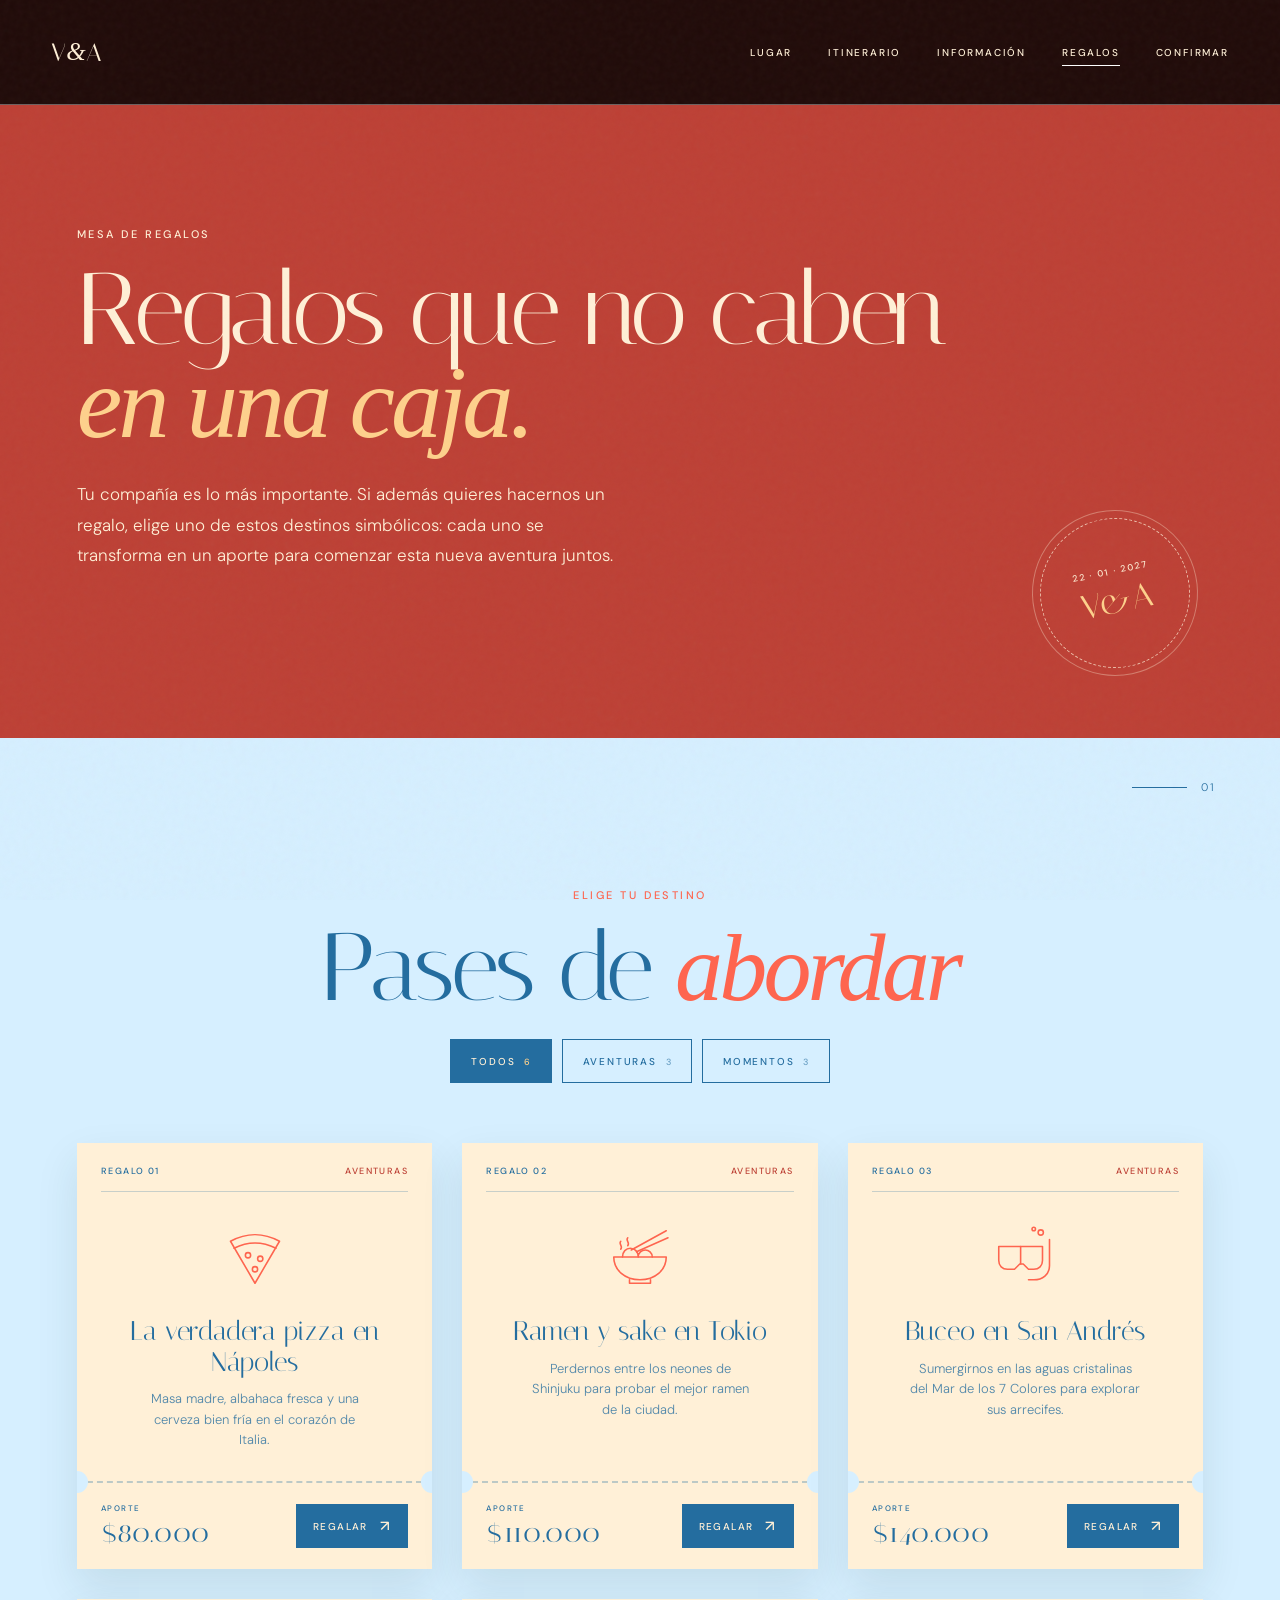
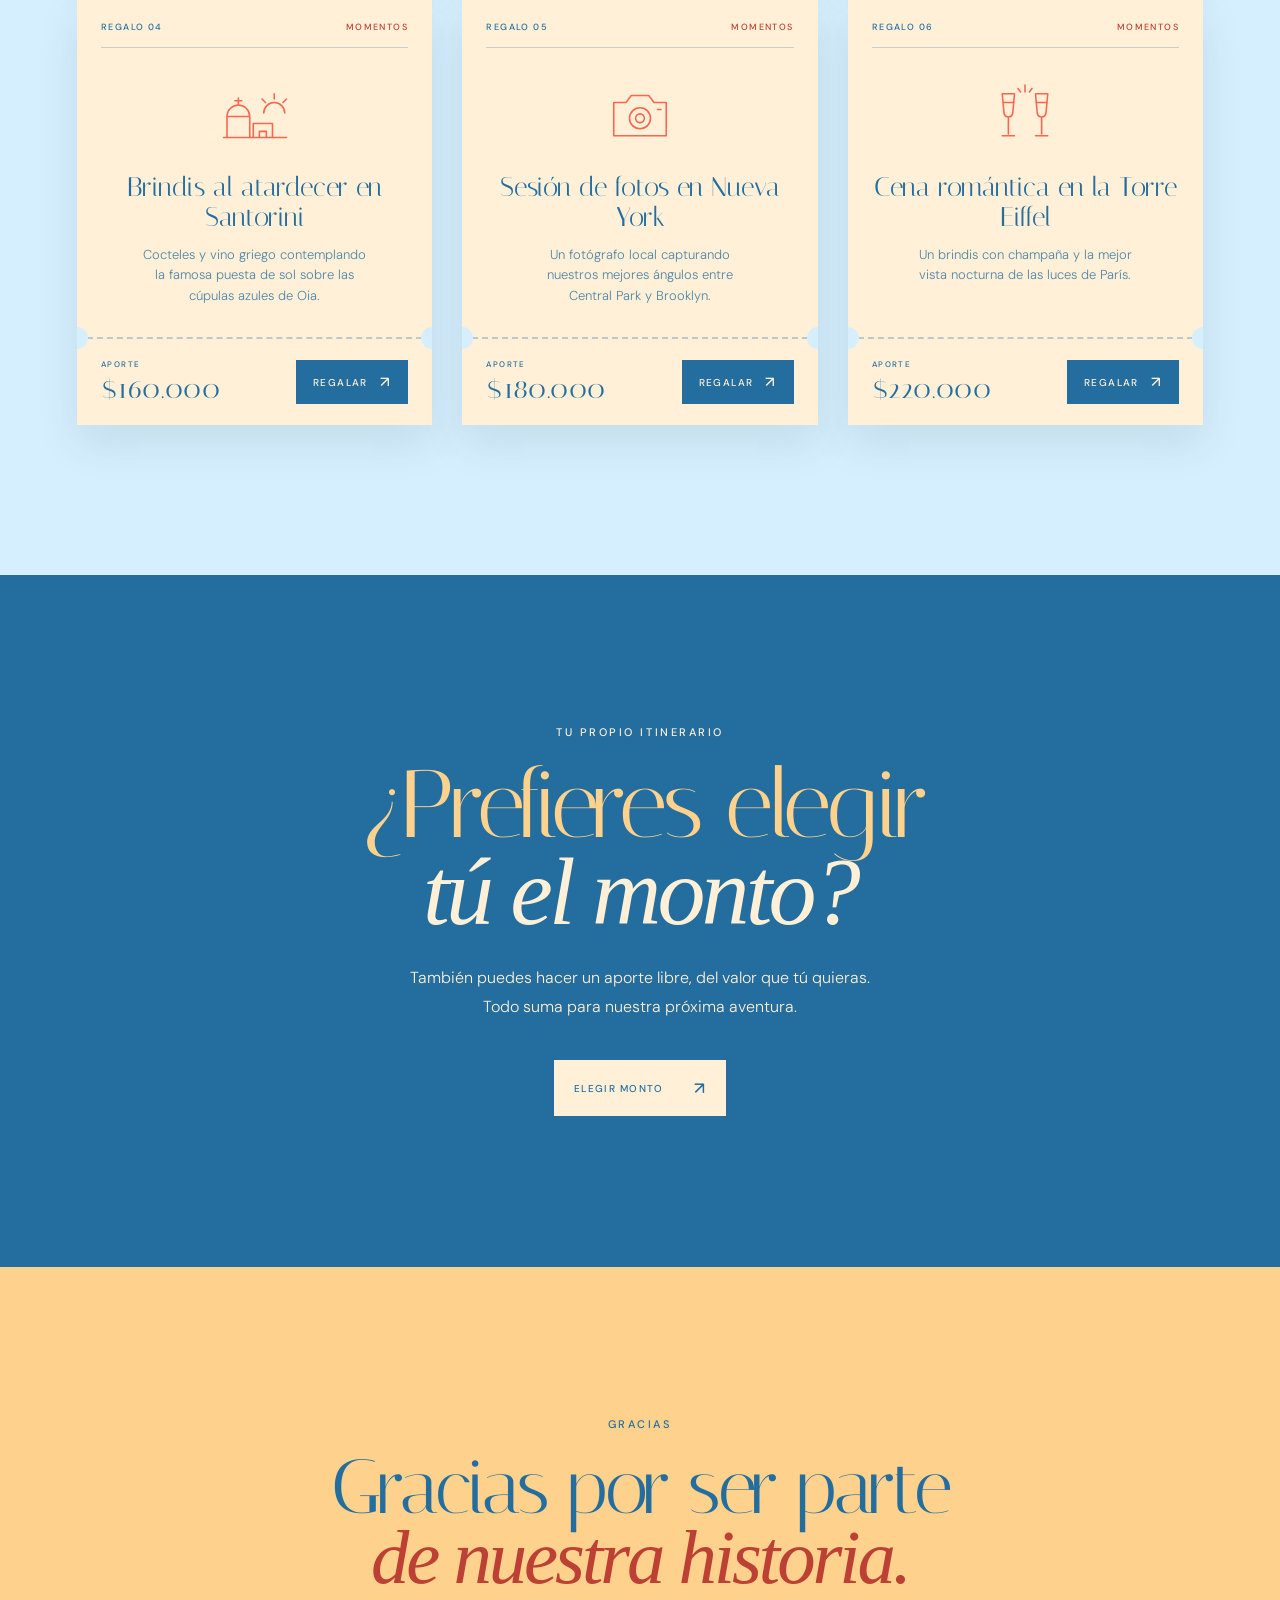
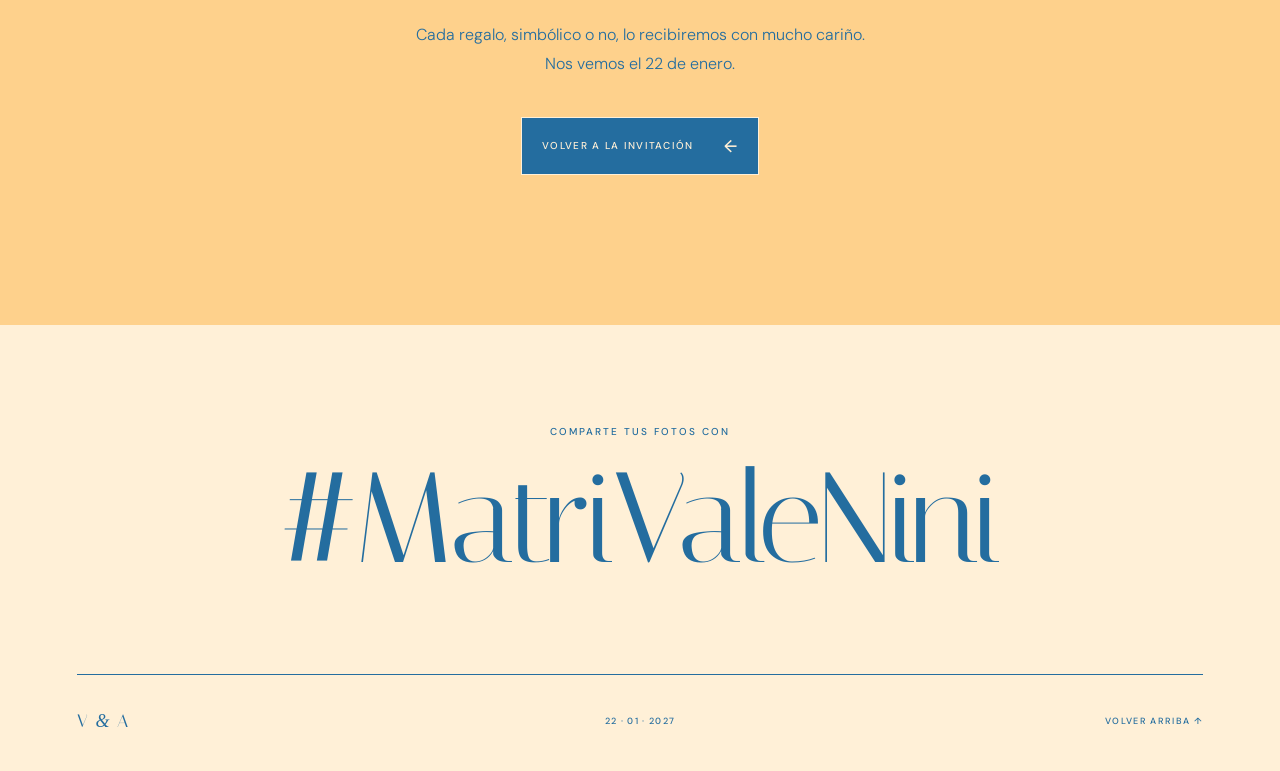
==== commit dec0bc58: ":gift: Replace gifts with the two-category reference list Co-authored-by: Cursor <cursoragent@cursor" ====
--- a/src/regalos.html
+++ b/src/regalos.html
@@ -50,8 +50,6 @@
           <button type="button" class="chip is-active" data-filter="todos" aria-pressed="true">Todos</button>
           <button type="button" class="chip" data-filter="Aventuras" aria-pressed="false">Aventuras</button>
           <button type="button" class="chip" data-filter="Momentos" aria-pressed="false">Momentos</button>
-          <button type="button" class="chip" data-filter="Hogar" aria-pressed="false">Hogar</button>
-          <button type="button" class="chip" data-filter="Imposibles" aria-pressed="false">Imposibles</button>
         </div>
       </div>
       <p class="visually-hidden" id="gift-status" role="status"></p>
--- a/src/styles.css
+++ b/src/styles.css
@@ -714,7 +714,7 @@
 .gifts__content { align-self: center; }
 .gifts__content h2 { font-size: clamp(48px, 5vw, 78px); }
 .gifts__content p:not(.eyebrow) { max-width: 430px; line-height: 1.8; }
-.gift-options { display: grid; grid-template-columns: repeat(3, 1fr); }
+.gift-options { display: grid; grid-template-columns: repeat(2, 1fr); }
 .gift-card {
   position: relative;
   display: flex;
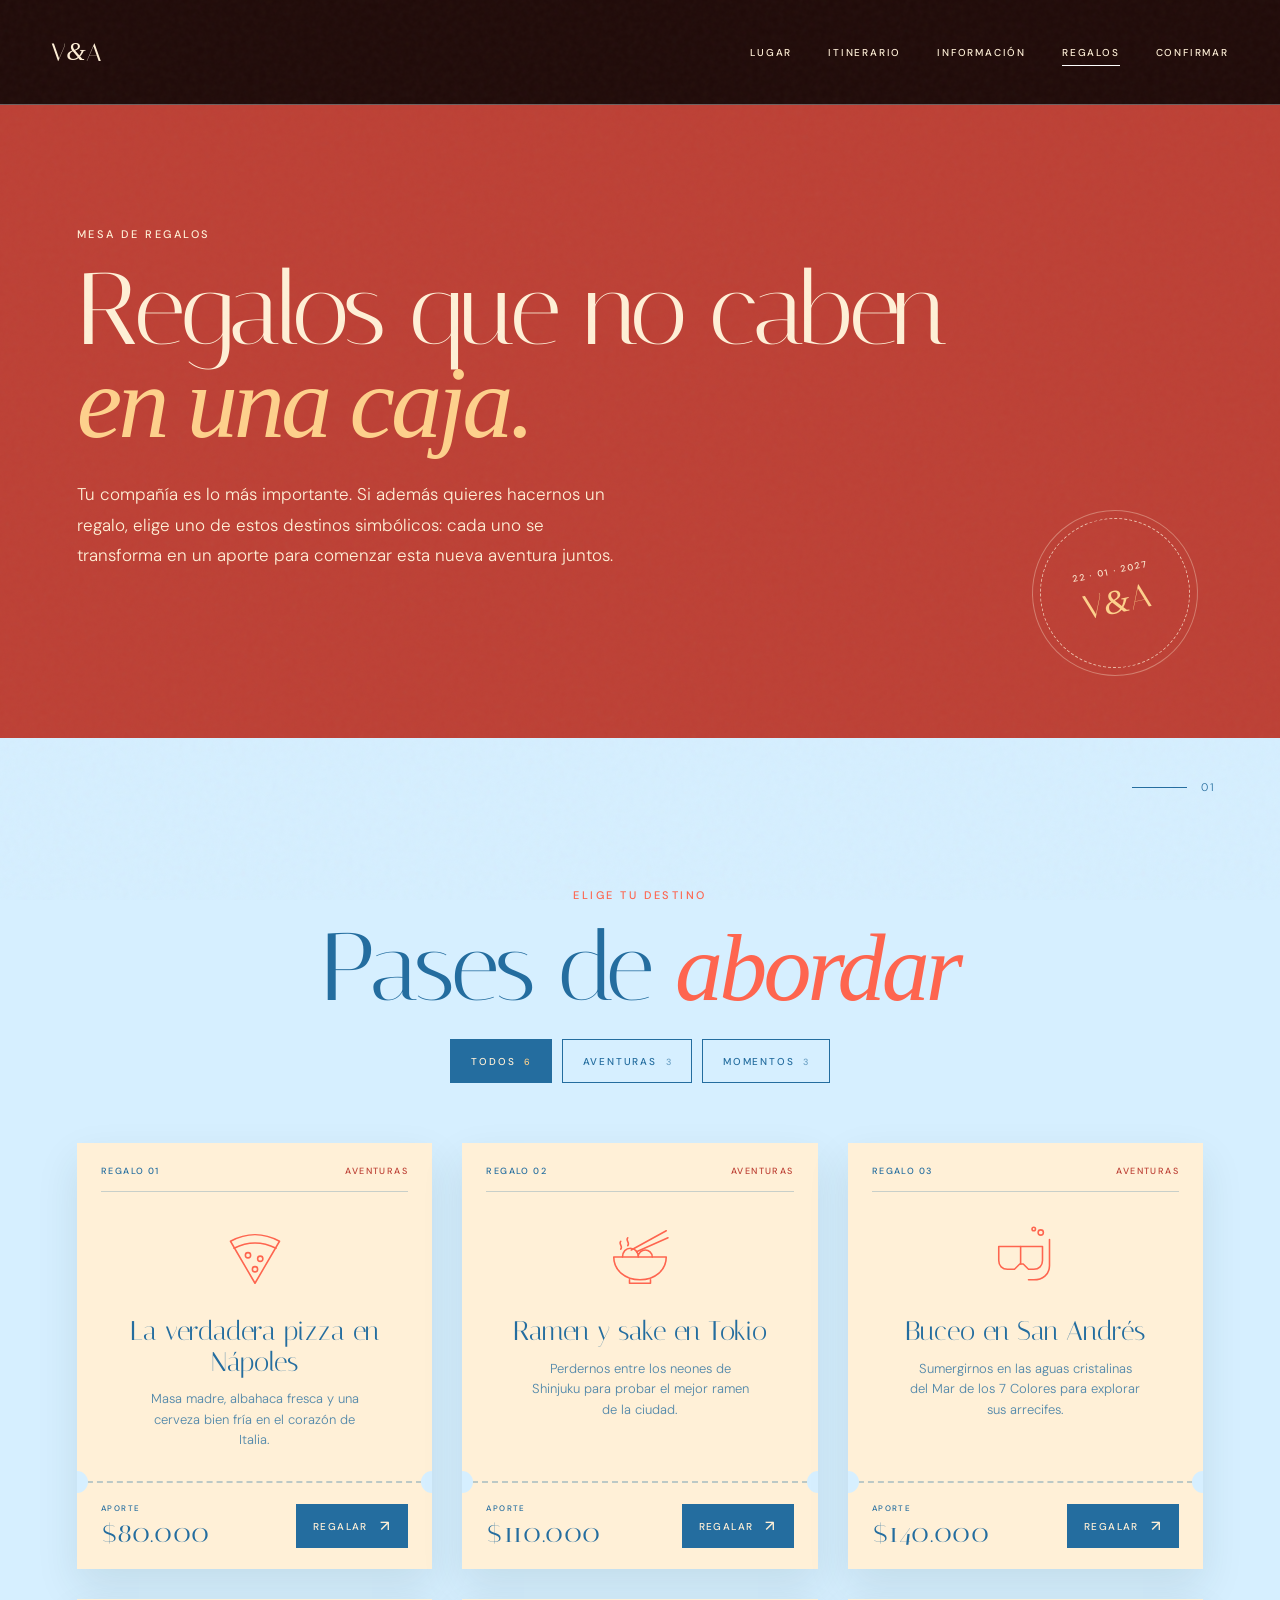
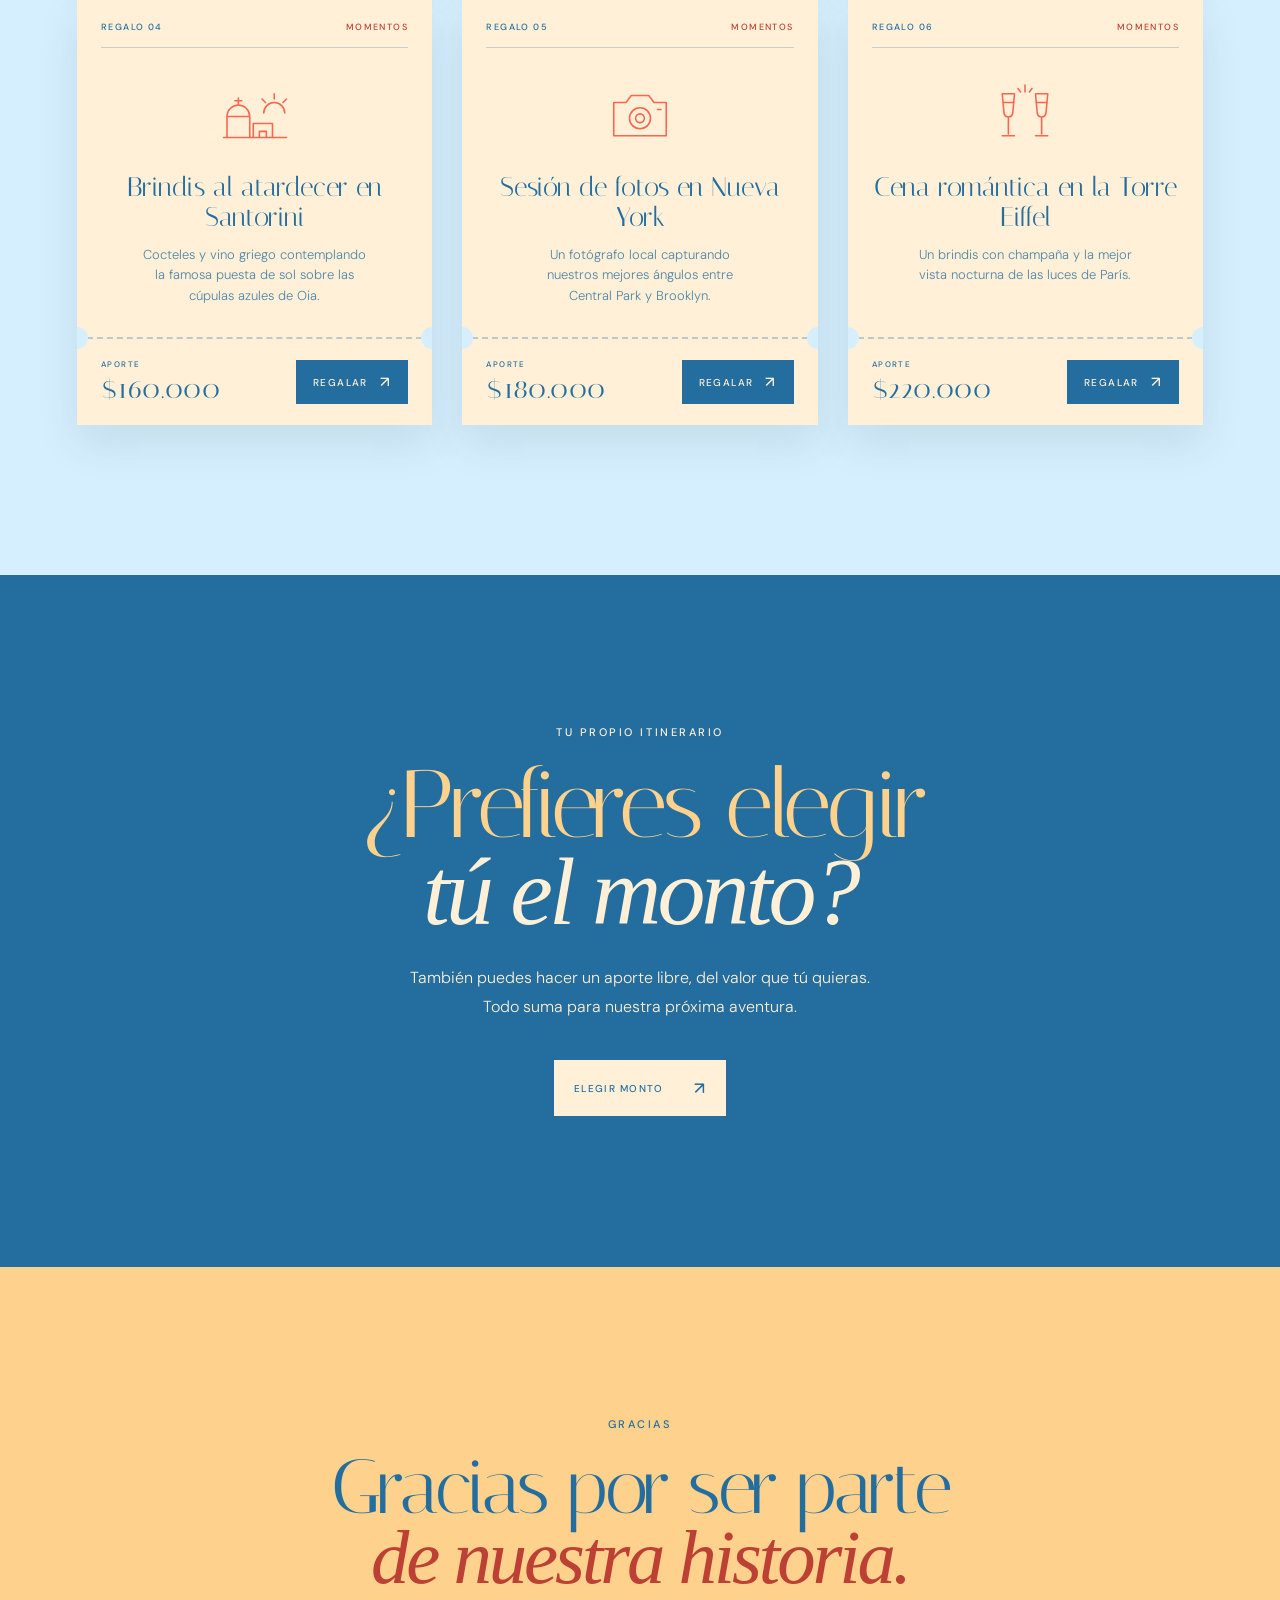
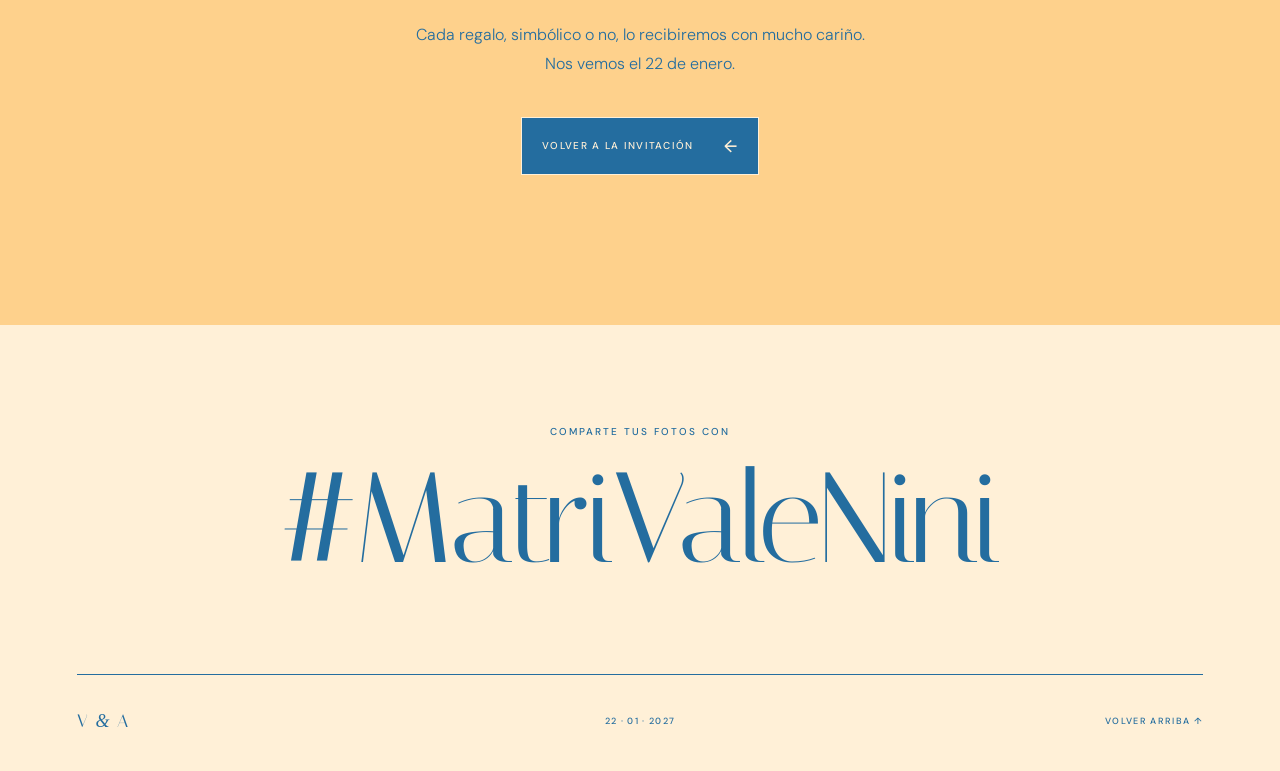
==== commit 094596bc: ":lipstick: Use Georgia italic for the ampersand in the registry stamp Co-authored-by: Cursor <cursor" ====
--- a/src/regalos.html
+++ b/src/regalos.html
@@ -33,7 +33,7 @@
     </div>
     <a class="registry-hero__stamp" href="#regalos" aria-label="Ver los regalos">
       <span>22 · 01 · 2027</span>
-      <i>V&amp;A</i>
+      <i>V<span>&amp;</span>A</i>
     </a>
   </header>
 
--- a/src/styles.css
+++ b/src/styles.css
@@ -108,7 +108,7 @@
   font-family: var(--serif);
   font-size: 25px;
 }
-.nav__monogram span, .footer i { font-family: Georgia, serif; font-style: italic; }
+.nav__monogram span, .footer i, .registry-hero__stamp i span { font-family: Georgia, serif; font-style: italic; }
 .nav__links { display: flex; gap: 36px; }
 .nav__links a {
   position: relative;
@@ -774,7 +774,7 @@
   transition: transform .4s ease;
 }
 .registry-hero__stamp:hover { transform: rotate(-4deg) scale(1.04); }
-.registry-hero__stamp span { font-size: 9px; font-weight: 500; letter-spacing: .2em; }
+.registry-hero__stamp > span { font-size: 9px; font-weight: 500; letter-spacing: .2em; }
 .registry-hero__stamp i { color: var(--accent); font-family: var(--serif); font-size: 34px; font-style: normal; }
 .nav__links a[aria-current="page"]::after { right: 0; }
 
@@ -825,7 +825,7 @@
 .chip:focus-visible { outline: 2px solid var(--coral); outline-offset: 3px; }
 .registry__grid {
   display: grid;
-  grid-template-columns: repeat(auto-fill, minmax(260px, 1fr));
+  grid-template-columns: repeat(3, 1fr);
   gap: 30px;
   max-width: 1180px;
   margin: 0 auto;
@@ -1033,6 +1033,7 @@
   .registry-hero { min-height: 0; padding-bottom: 220px; }
   .registry-hero__stamp { bottom: 50px; width: 120px; height: 120px; }
   .registry-hero__stamp i { font-size: 28px; }
+  .registry__grid { grid-template-columns: repeat(2, 1fr); }
 }
 
 @media (max-width: 640px) {
@@ -1164,7 +1165,7 @@
   .registry-hero h1 { font-size: clamp(48px, 15vw, 78px); }
   .registry-hero__content > p:not(.eyebrow) { font-size: 15px; }
   .registry-hero__stamp { right: 24px; bottom: 44px; width: 104px; height: 104px; }
-  .registry-hero__stamp span { font-size: 7px; }
+  .registry-hero__stamp > span { font-size: 7px; }
   .registry-hero__stamp i { font-size: 24px; }
   h1, h2 { text-wrap: balance; }
   .free-amount h2 { font-size: 48px; }
